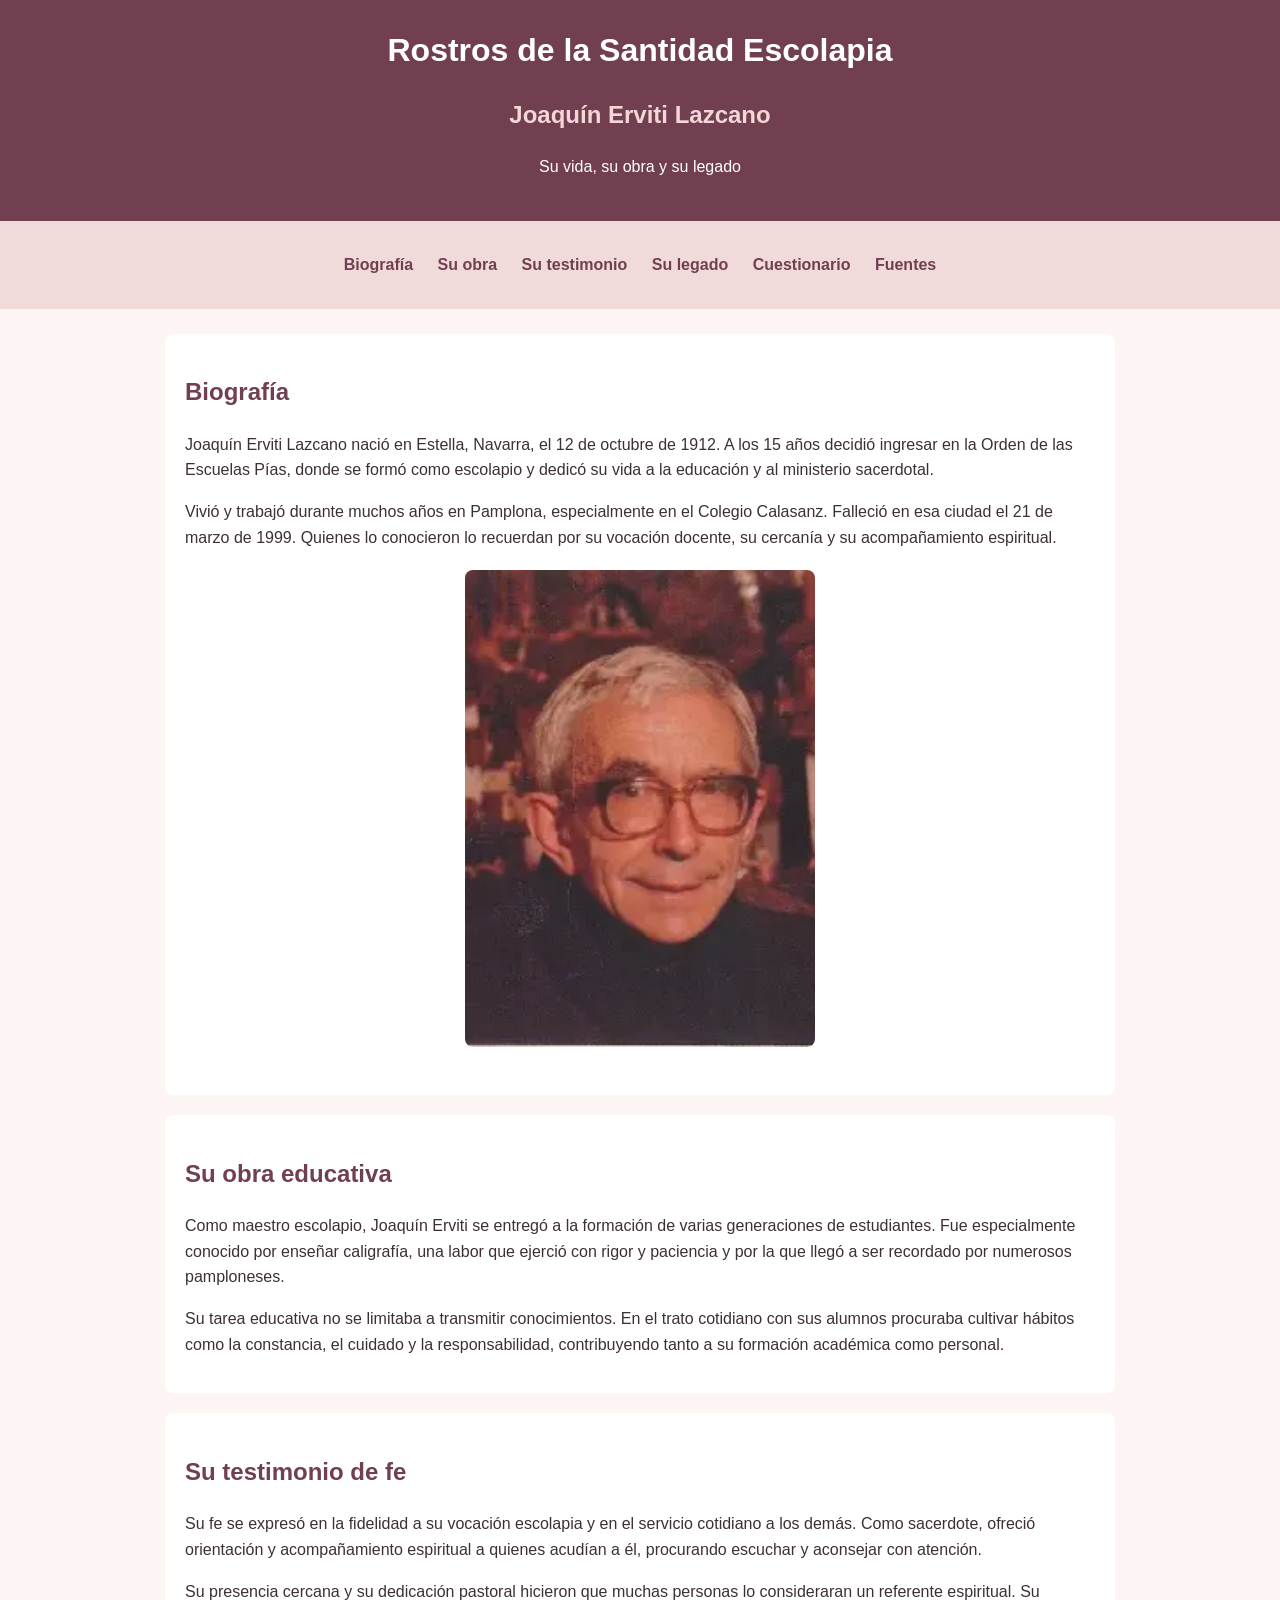
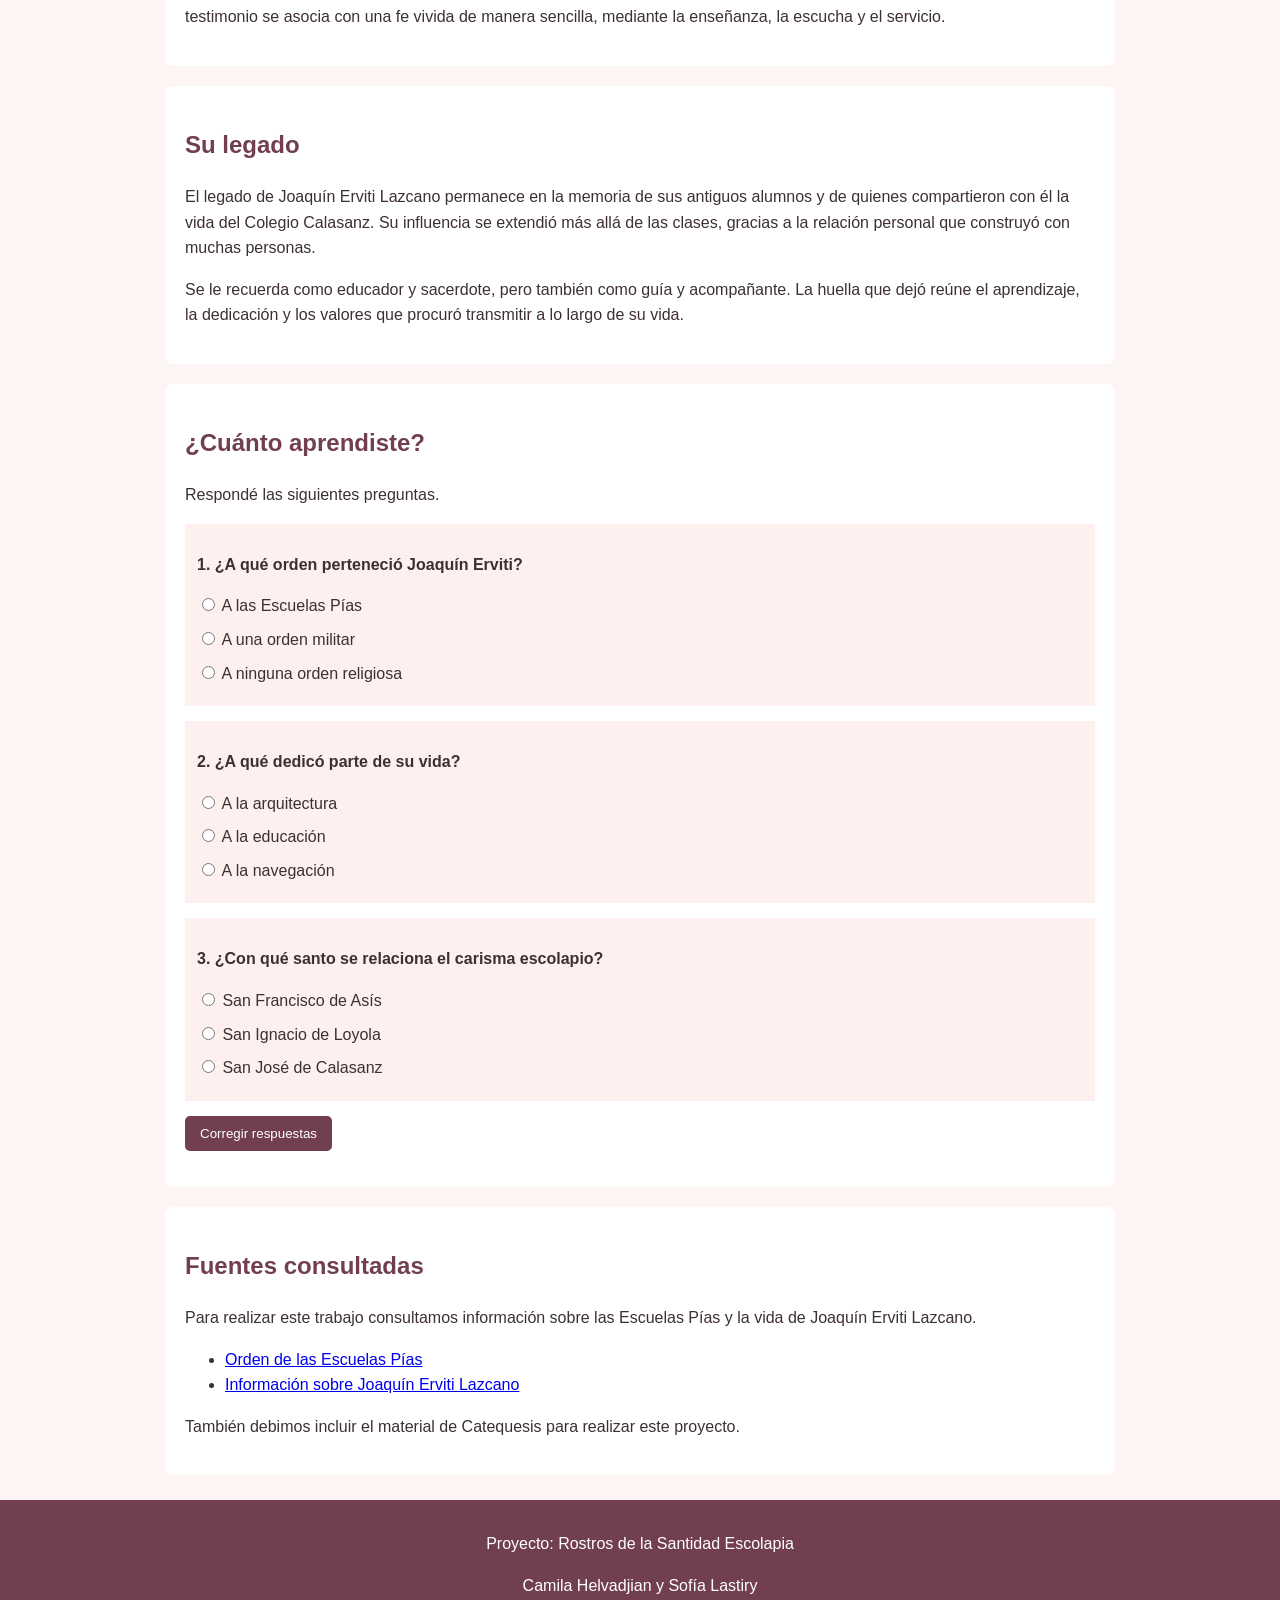
==== index.html @ 11e6d2bf "Add files via upload" ====
<!DOCTYPE html>
<html lang="es">
<head>
    <meta charset="UTF-8">
    <meta name="viewport" content="width=device-width, initial-scale=1.0">
    <title>Joaquín Erviti Lazcano</title>
    <link rel="stylesheet" href="css/estilos.css">
</head>

<body>

    <header>
        <h1>Rostros de la Santidad Escolapia</h1>
        <h2>Joaquín Erviti Lazcano</h2>
        <p>Su vida, su obra y su legado</p>
    </header>

    <nav>
        <ul>
            <li><a href="#biografia">Biografía</a></li>
            <li><a href="#obra">Su obra</a></li>
            <li><a href="#testimonio">Su testimonio</a></li>
            <li><a href="#legado">Su legado</a></li>
            <li><a href="#quiz">Cuestionario</a></li>
            <li><a href="#fuentes">Fuentes</a></li>
        </ul>
    </nav>

    <main class="contenedor">

        <section id="biografia">
            <h2>Biografía</h2>

            <p>
                Joaquín Erviti Lazcano nació en Estella, Navarra, el 12 de octubre de 1912. A los 15 años decidió ingresar en la Orden de las Escuelas Pías, donde se formó como escolapio y dedicó su vida a la educación y al ministerio sacerdotal.
            </p>

            <p> Vivió y trabajó durante muchos años en Pamplona, especialmente en el Colegio Calasanz. Falleció en esa ciudad el 21 de marzo de 1999. Quienes lo conocieron lo recuerdan por su vocación docente, su cercanía y su acompañamiento espiritual.</p>

            <div class="imagen-santo">
                <img src="img/joaquin-erviti.jpg"
                     alt="Fotografía de Joaquín Erviti Lazcano">
            </div>

        </section>

        <section id="obra">
            <h2>Su obra educativa</h2>

            <p>
                Como maestro escolapio, Joaquín Erviti se entregó a la formación de varias generaciones de estudiantes. Fue especialmente conocido por enseñar caligrafía, una labor que ejerció con rigor y paciencia y por la que llegó a ser recordado por numerosos pamploneses.
            </p>

            <p> Su tarea educativa no se limitaba a transmitir conocimientos. En el trato cotidiano con sus alumnos procuraba cultivar hábitos como la constancia, el cuidado y la responsabilidad, contribuyendo tanto a su formación académica como personal.</p>
        </section>

        <section id="testimonio">
            <h2>Su testimonio de fe</h2>

            <p>
               Su fe se expresó en la fidelidad a su vocación escolapia y en el servicio cotidiano a los demás. Como sacerdote, ofreció orientación y acompañamiento espiritual a quienes acudían a él, procurando escuchar y aconsejar con atención.
            </p>

            <p>
                Su presencia cercana y su dedicación pastoral hicieron que muchas personas lo consideraran un referente espiritual. Su testimonio se asocia con una fe vivida de manera sencilla, mediante la enseñanza, la escucha y el servicio.
            </p>
        </section>

        <section id="legado">
            <h2>Su legado</h2>

            <p>
                El legado de Joaquín Erviti Lazcano permanece en la memoria de sus antiguos alumnos y de quienes compartieron con él la vida del Colegio Calasanz. Su influencia se extendió más allá de las clases, gracias a la relación personal que construyó con muchas personas.
            </p>

            <p>
                Se le recuerda como educador y sacerdote, pero también como guía y acompañante. La huella que dejó reúne el aprendizaje, la dedicación y los valores que procuró transmitir a lo largo de su vida.
            </p>
        </section>

        <section id="quiz">
            <h2>¿Cuánto aprendiste?</h2>

            <p>Respondé las siguientes preguntas.</p>

            <div class="pregunta">
                <p><strong>1. ¿A qué orden perteneció Joaquín Erviti?</strong></p>

                <label>
                    <input type="radio" name="p1" value="a">
                    A las Escuelas Pías
                </label>

                <label>
                    <input type="radio" name="p1" value="b">
                    A una orden militar
                </label>

                <label>
                    <input type="radio" name="p1" value="c">
                    A ninguna orden religiosa
                </label>
            </div>

            <div class="pregunta">
                <p><strong>2. ¿A qué dedicó parte de su vida?</strong></p>

                <label>
                    <input type="radio" name="p2" value="a">
                    A la arquitectura
                </label>

                <label>
                    <input type="radio" name="p2" value="b">
                    A la educación
                </label>

                <label>
                    <input type="radio" name="p2" value="c">
                    A la navegación
                </label>
            </div>

            <div class="pregunta">
                <p><strong>3. ¿Con qué santo se relaciona el carisma escolapio?</strong></p>

                <label>
                    <input type="radio" name="p3" value="a">
                    San Francisco de Asís
                </label>

                <label>
                    <input type="radio" name="p3" value="b">
                    San Ignacio de Loyola
                </label>

                <label>
                    <input type="radio" name="p3" value="c">
                    San José de Calasanz
                </label>
            </div>

            <button id="corregir" type="button">
                Corregir respuestas
            </button>

            <p id="resultado"></p>
        </section>

        <section id="fuentes">
            <h2>Fuentes consultadas</h2>

            <p>
                Para realizar este trabajo consultamos información
                sobre las Escuelas Pías y la vida de Joaquín Erviti Lazcano.
            </p>

            <ul>
                <li>
                    <a href="https://scolopi.org/"
                       target="_blank">
                        Orden de las Escuelas Pías
                    </a>
                </li>

                <li>
                     <a href="https://www.landriani.org/erviti/"
                       target="_blank">
                        Información sobre Joaquín Erviti Lazcano
                    </a>
                </li>
            </ul>

            <p>
                También debimos incluir el material de Catequesis
                para realizar este proyecto.
            </p>
        </section>

    </main>

    <footer>
        <p>Proyecto: Rostros de la Santidad Escolapia</p>
        <p>Camila Helvadjian y Sofía Lastiry</p>
    </footer>

    <script src="js/quiz.js"></script>

</body>
</html>
---- css/estilos.css ----
body {
    margin: 0;
    font-family: Arial, sans-serif;
    background-color: #fdf5f3;
    color: #3d3035;
    line-height: 1.6;
}

header {
    background-color: #713f50;
    color: white;
    text-align: center;
    padding: 25px;
}

header h1 {
    margin: 0;
}

header h2 {
    color: #f3d6d5;
}

nav {
    background-color: #f0dada;
    padding: 10px;
}

nav ul {
    list-style-type: none;
    padding: 0;
    text-align: center;
}

nav li {
    display: inline-block;
    margin: 5px 10px;
}

nav a {
    color: #713f50;
    text-decoration: none;
    font-weight: bold;
}

nav a:hover {
    text-decoration: underline;
}

.contenedor {
    width: 90%;
    max-width: 950px;
    margin: 25px auto;
}

section {
    background-color: #ffffff;
    margin-bottom: 20px;
    padding: 20px;
    border-radius: 8px;
}

section h2 {
    color: #713f50;
}

.imagen-santo {
    text-align: center;
    margin: 20px;
}

.imagen-santo img {
    width: 100%;
    max-width: 350px;
    border-radius: 8px;
}

.pregunta {
    background-color: #fdf0ef;
    padding: 12px;
    margin: 15px 0;
}

.pregunta label {
    display: block;
    margin: 8px 0;
}

button {
    background-color: #713f50;
    color: white;
    padding: 10px 15px;
    border: none;
    border-radius: 5px;
    cursor: pointer;
}

button:hover {
    background-color: #965d70;
}

#resultado {
    font-weight: bold;
}

footer {
    background-color: #713f50;
    color: white;
    text-align: center;
    padding: 15px;
}

@media (max-width: 600px) {
    nav li {
        display: block;
        margin: 10px;
    }

    .contenedor {
        width: 95%;
    }

    section {
        padding: 15px;
    }
}
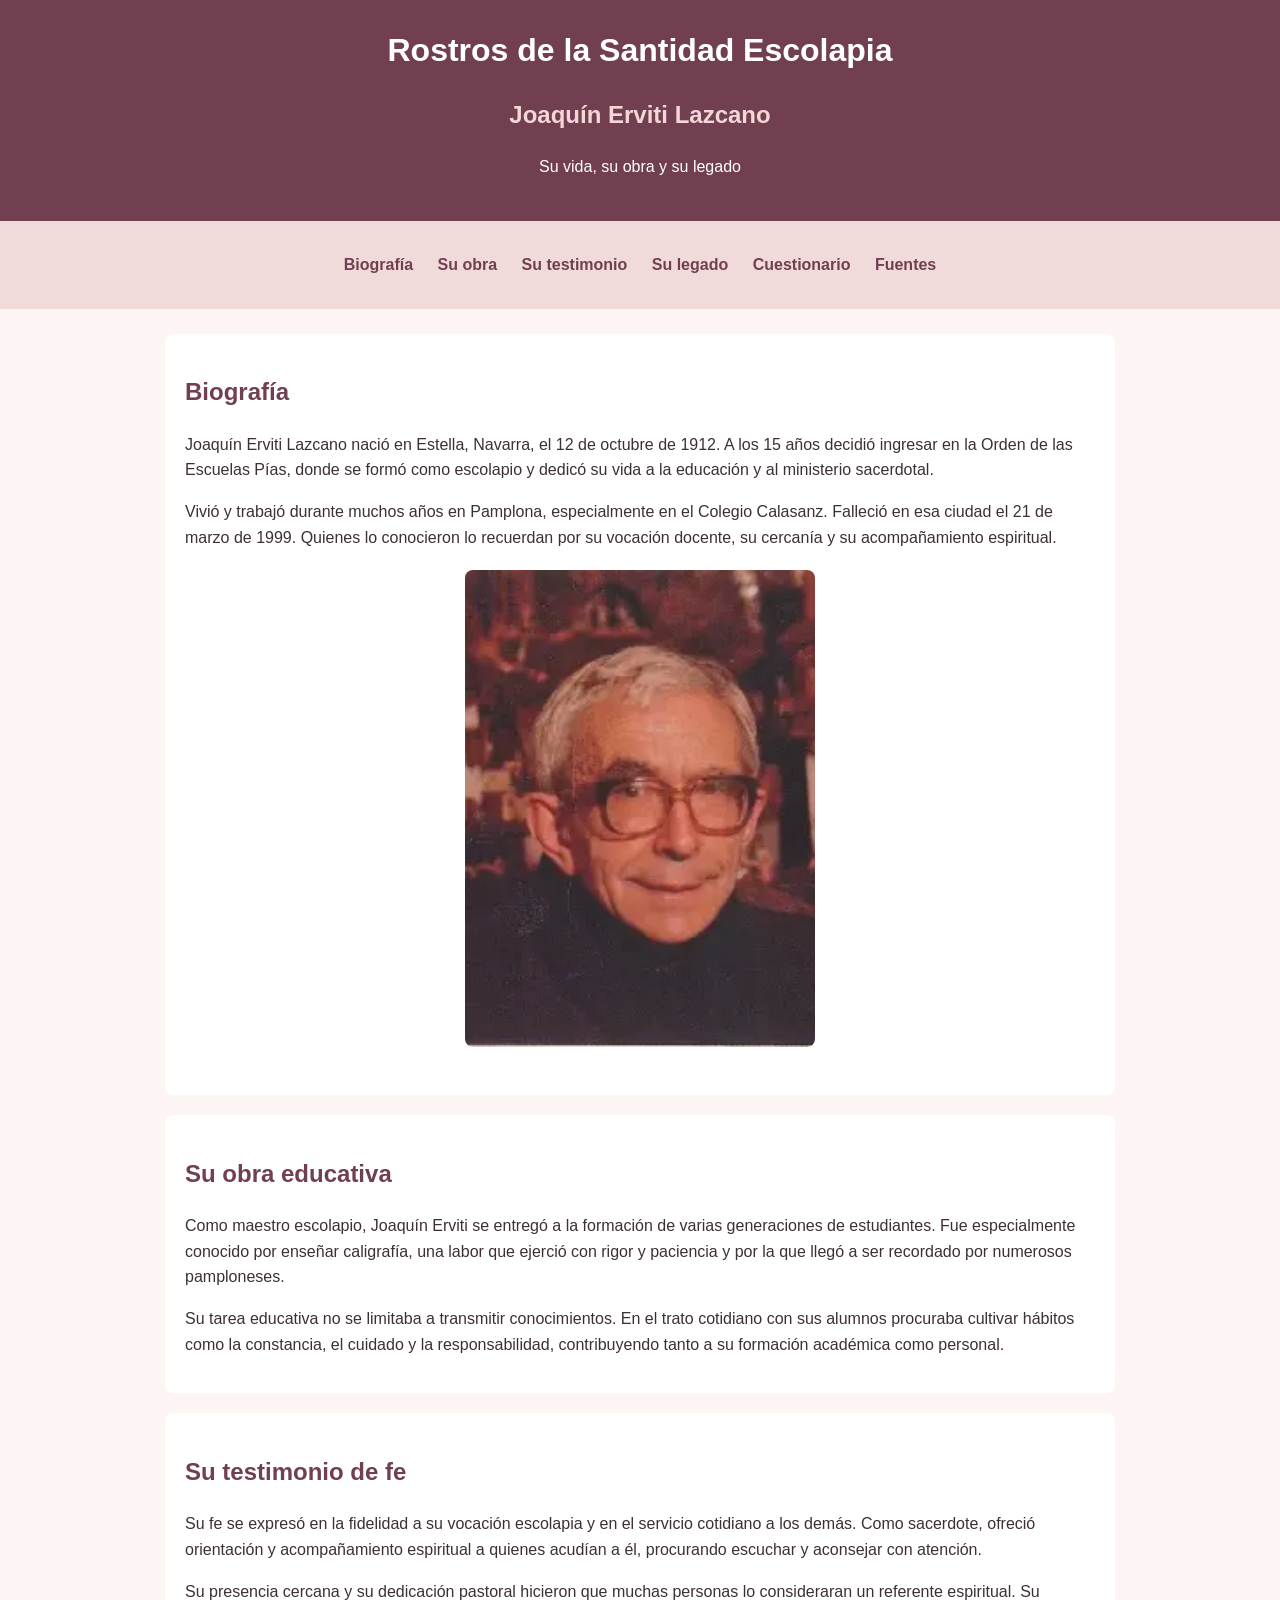
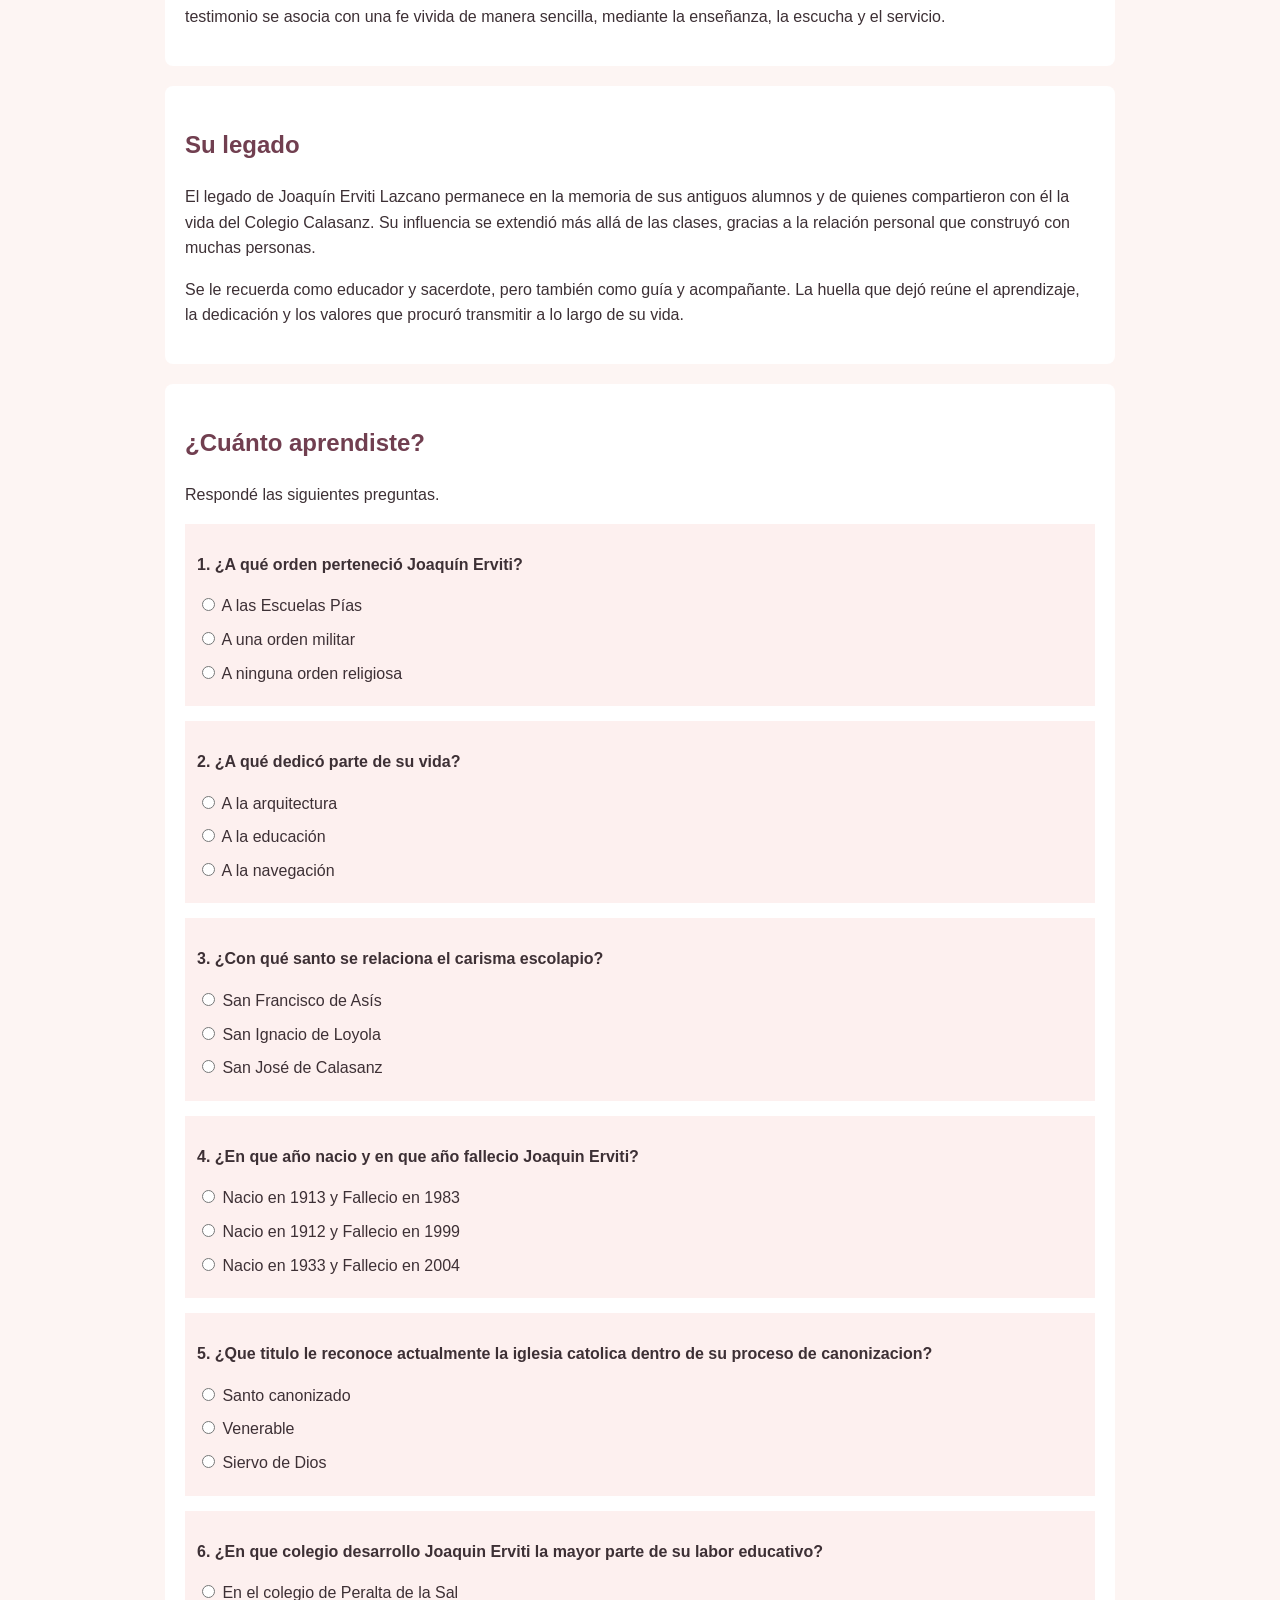
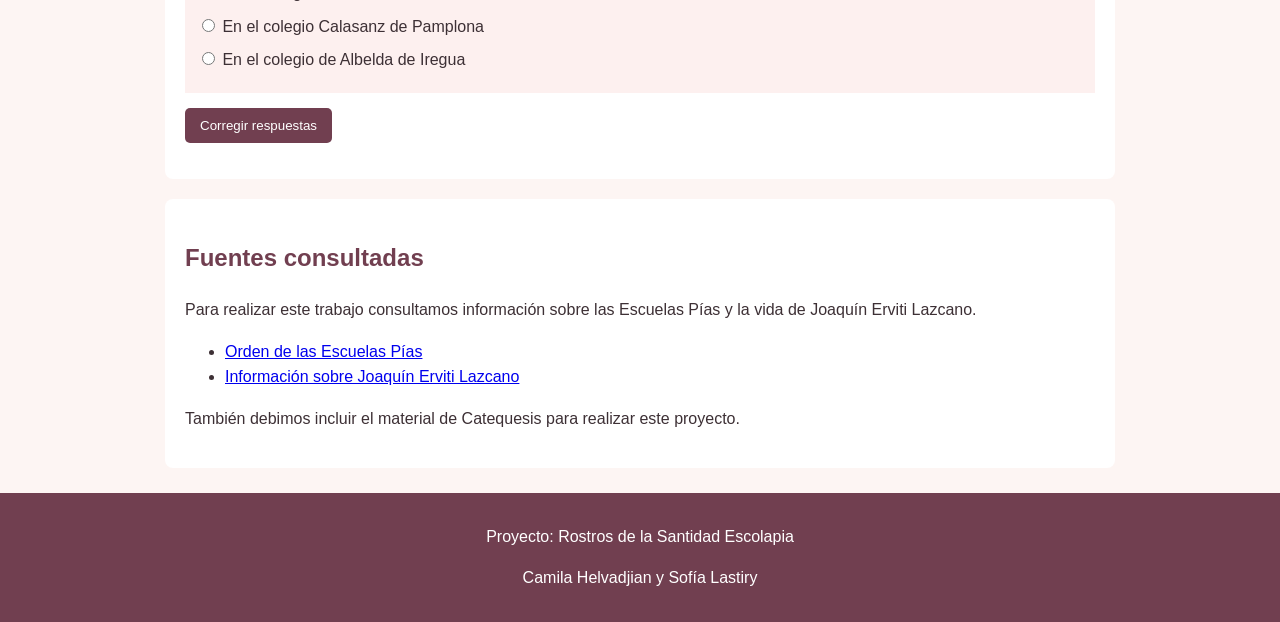
==== commit 663f5ef6: "Add files via upload" ====
--- a/index.html
+++ b/index.html
@@ -139,6 +139,61 @@
                     San José de Calasanz
                 </label>
             </div>
+            <div class="pregunta">
+                <p><strong>4. ¿En que año nacio y en que año fallecio Joaquin Erviti?</strong></p>
+
+                <label>
+                    <input type="radio" name="p4" value="a">
+                    Nacio en 1913 y Fallecio en 1983
+                </label>
+
+                <label>
+                    <input type="radio" name="p4" value="b">
+                    Nacio en 1912 y Fallecio en 1999
+                </label>
+
+                <label>
+                    <input type="radio" name="p4" value="c">
+                    Nacio en 1933 y Fallecio en 2004
+                </label>
+            </div>
+             <div class="pregunta">
+                <p><strong>5. ¿Que titulo le reconoce actualmente la iglesia catolica dentro de su proceso de canonizacion?</strong></p>
+
+                <label>
+                    <input type="radio" name="p5" value="a">
+                    Santo canonizado
+                </label>
+
+                <label>
+                    <input type="radio" name="p5" value="b">
+                    Venerable
+                </label>
+
+                <label>
+                    <input type="radio" name="p5" value="c">
+                    Siervo de Dios
+                </label>
+            </div>
+            <div class="pregunta">
+                <p><strong>6. ¿En que colegio desarrollo Joaquin Erviti la mayor parte de su labor educativo?</strong></p>
+
+                <label>
+                    <input type="radio" name="p6" value="a">
+                    En el colegio de Peralta de la Sal
+                </label>
+
+                <label>
+                    <input type="radio" name="p6" value="b">
+                    En el colegio Calasanz de Pamplona
+                </label>
+
+                <label>
+                    <input type="radio" name="p6" value="c">
+                    En el colegio de Albelda de Iregua
+                </label>
+            </div>
+            
 
             <button id="corregir" type="button">
                 Corregir respuestas
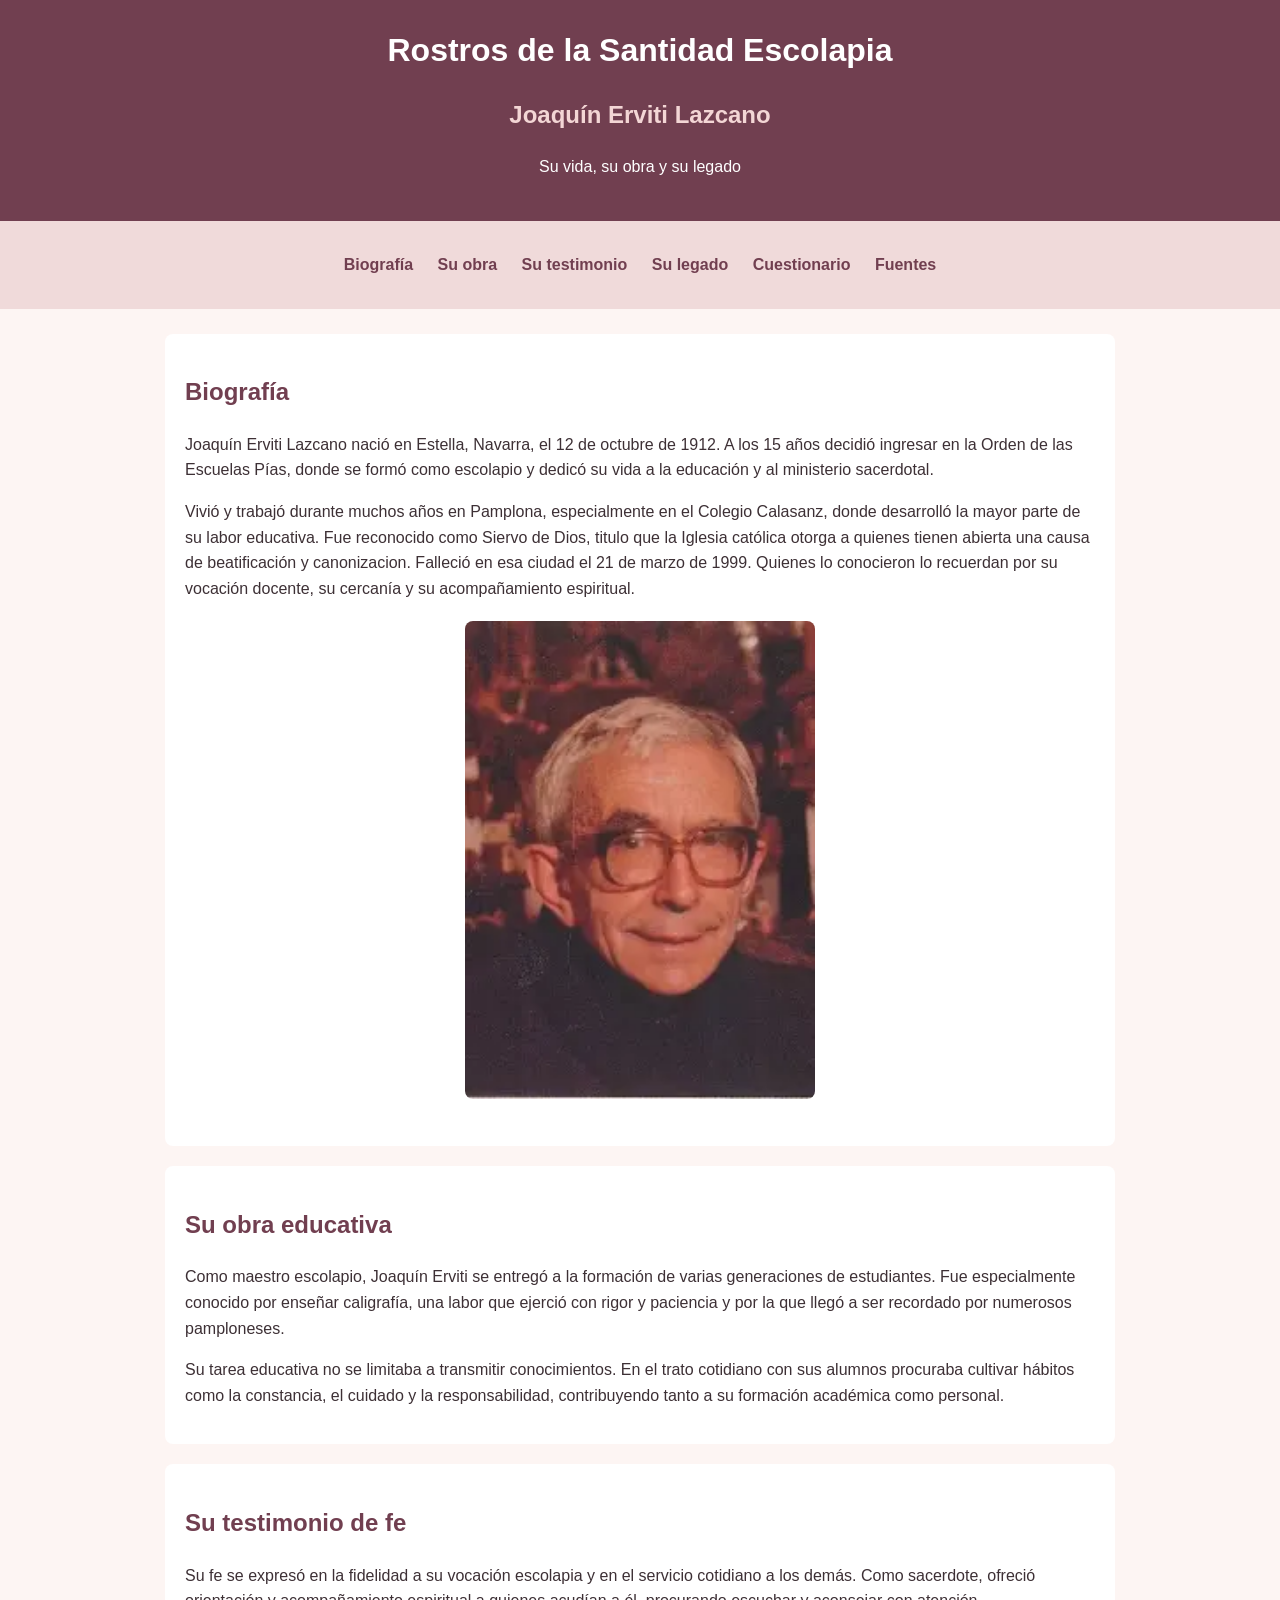
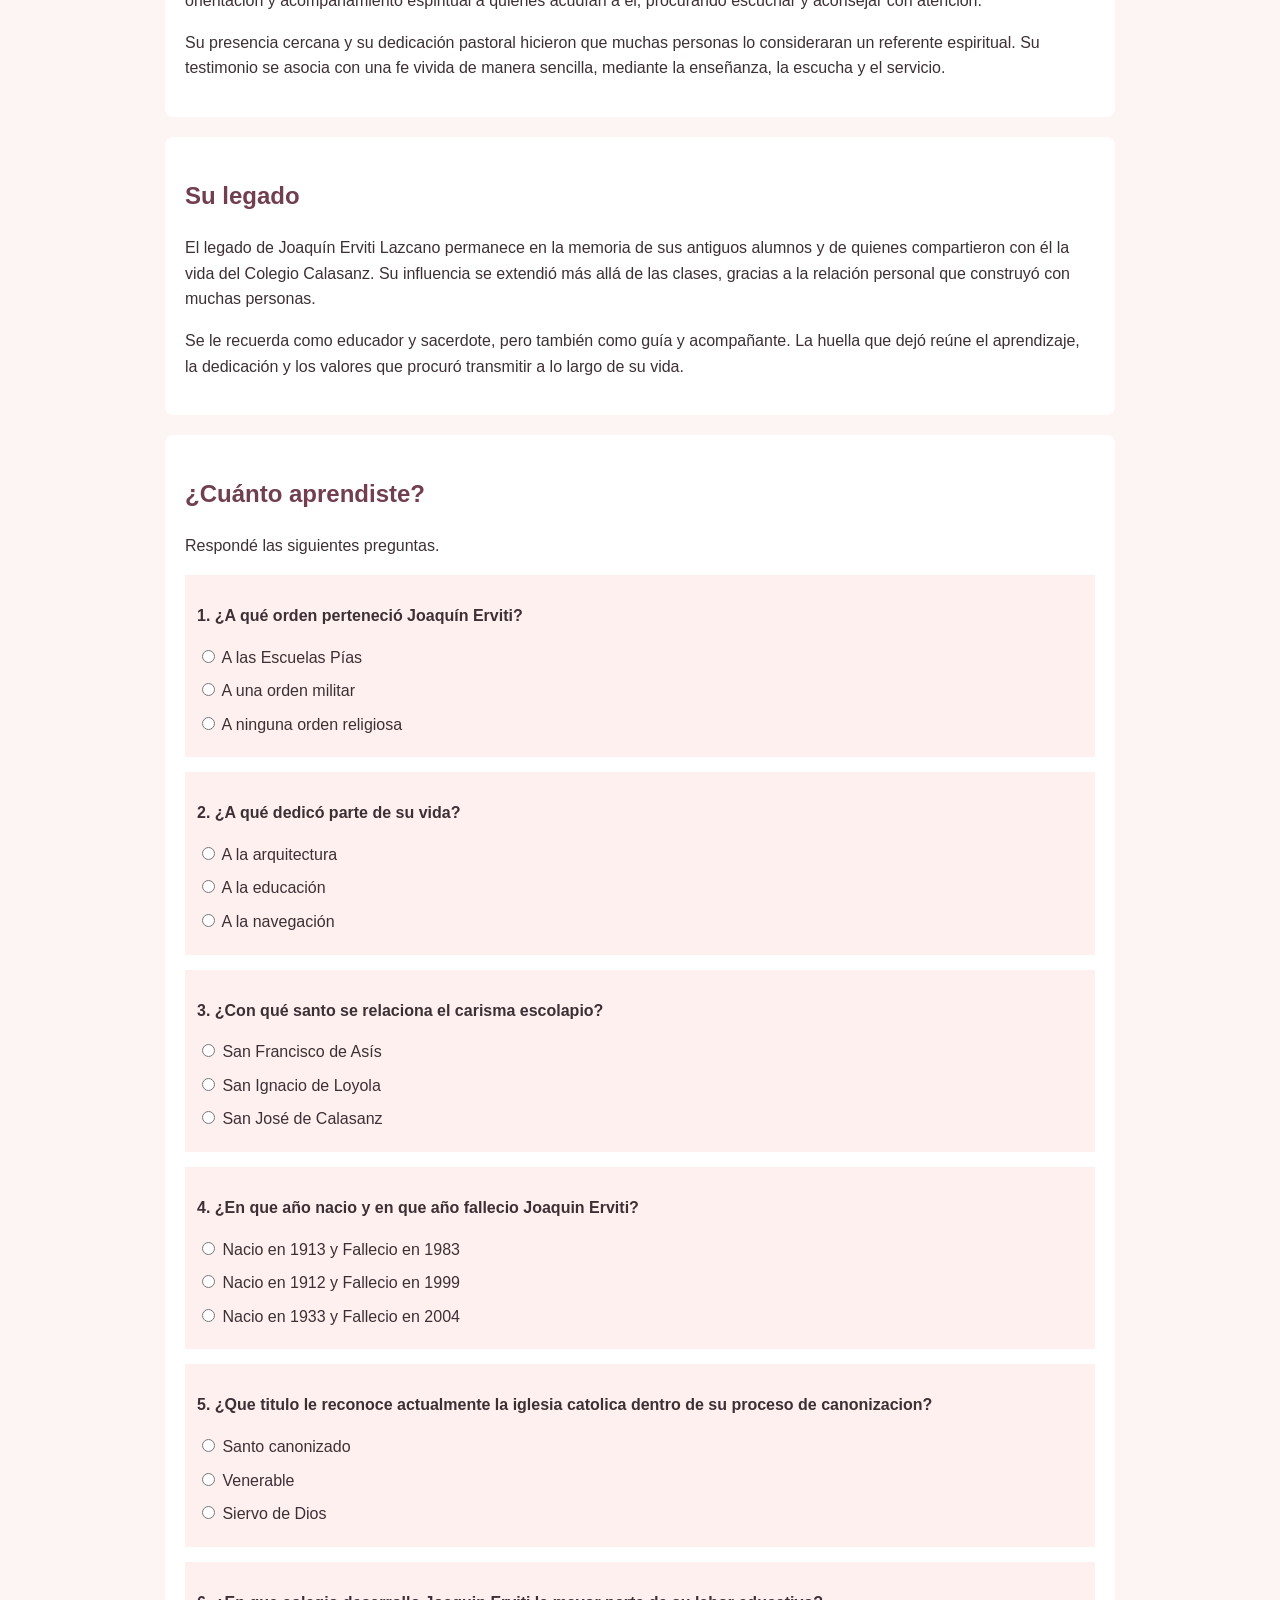
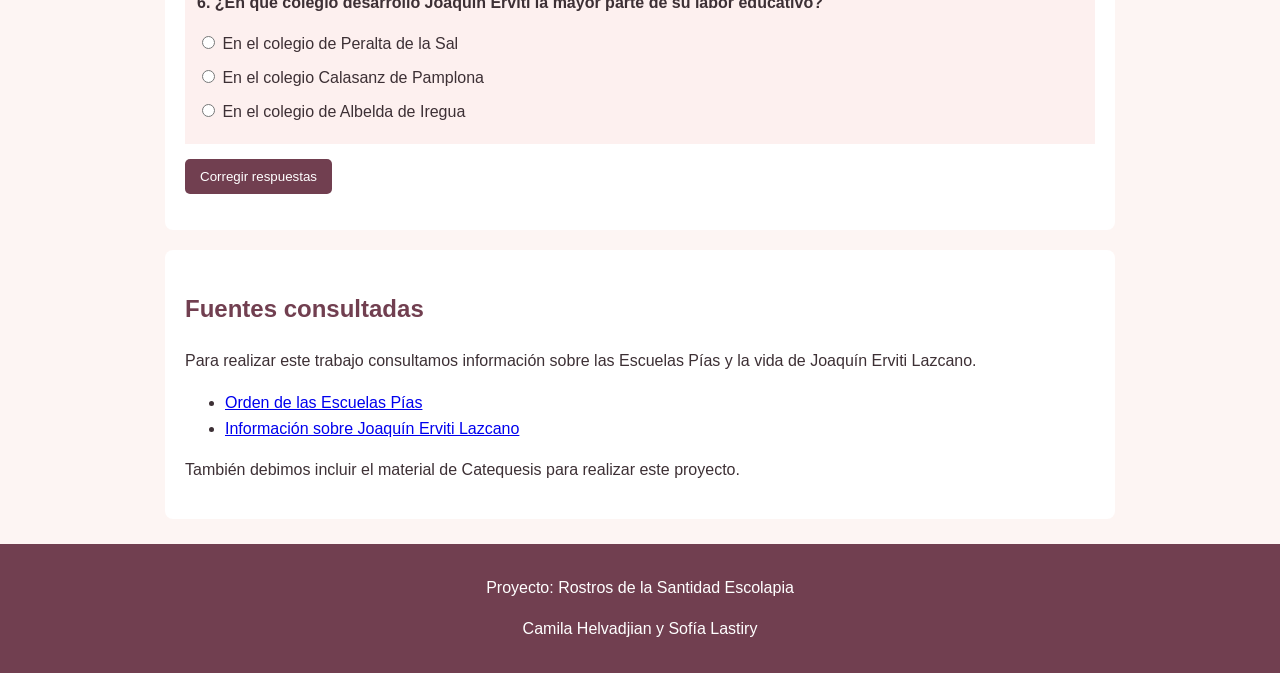
==== commit 818b4393: "index.html" ====
--- a/index.html
+++ b/index.html
@@ -35,7 +35,7 @@
                 Joaquín Erviti Lazcano nació en Estella, Navarra, el 12 de octubre de 1912. A los 15 años decidió ingresar en la Orden de las Escuelas Pías, donde se formó como escolapio y dedicó su vida a la educación y al ministerio sacerdotal.
             </p>
 
-            <p> Vivió y trabajó durante muchos años en Pamplona, especialmente en el Colegio Calasanz. Falleció en esa ciudad el 21 de marzo de 1999. Quienes lo conocieron lo recuerdan por su vocación docente, su cercanía y su acompañamiento espiritual.</p>
+            <p> Vivió y trabajó durante muchos años en Pamplona, especialmente en el Colegio Calasanz, donde desarrolló la mayor parte de su labor educativa. Fue reconocido como Siervo de Dios, titulo que la Iglesia católica otorga a quienes tienen abierta una causa de beatificación y canonizacion. Falleció en esa ciudad el 21 de marzo de 1999. Quienes lo conocieron lo recuerdan por su vocación docente, su cercanía y su acompañamiento espiritual.</p>
 
             <div class="imagen-santo">
                 <img src="img/joaquin-erviti.jpg"
@@ -242,4 +242,4 @@
     <script src="js/quiz.js"></script>
 
 </body>
-</html>+</html>
